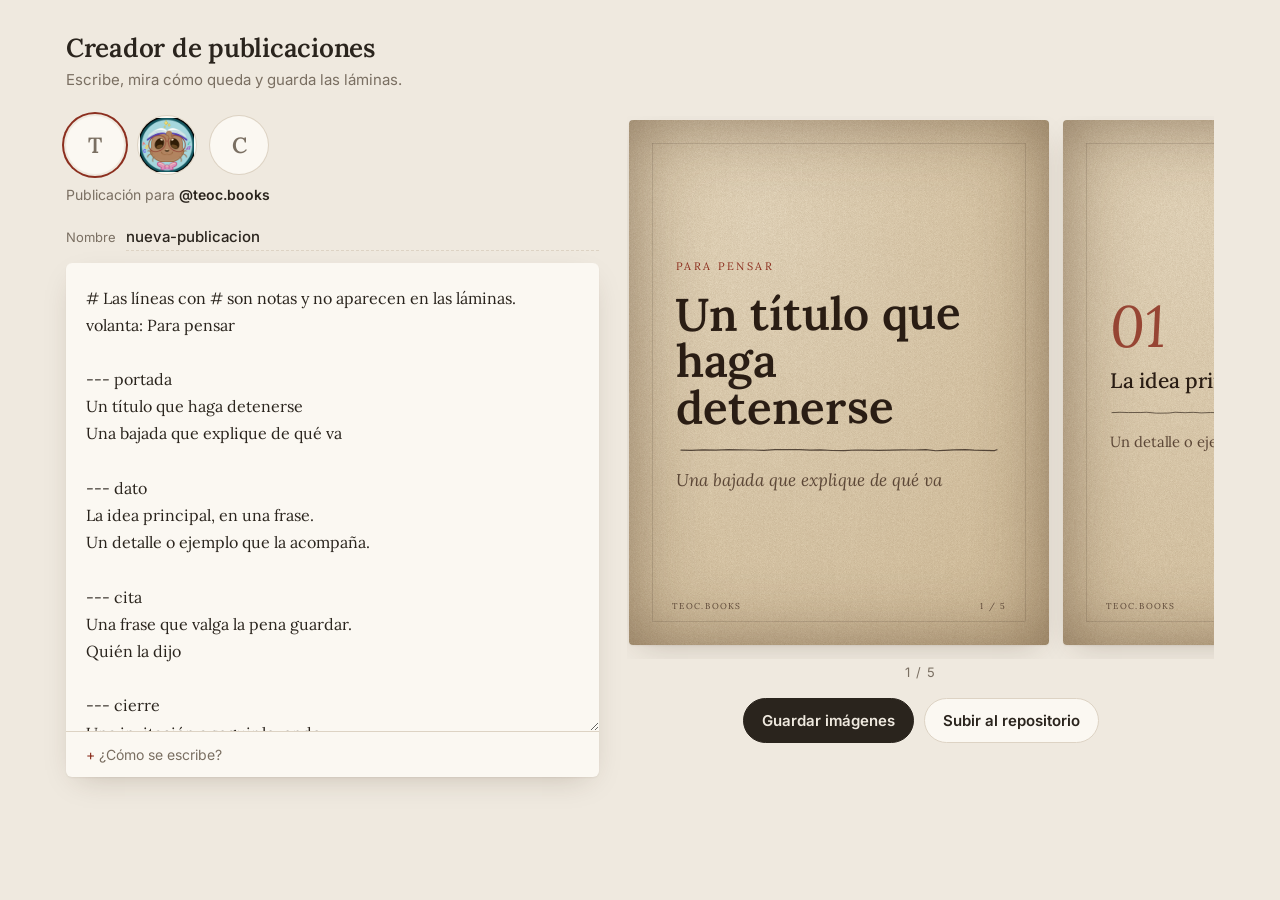
==== index.html @ 5504571c "Editor en GitHub Pages y soporte para varias cuentas - Editor con vista previa en vivo, selector de " ====
<!doctype html>
<html lang="es">
<head>
  <meta charset="utf-8">
  <meta name="viewport" content="width=device-width, initial-scale=1">
  <title>Creador de publicaciones</title>
  <link rel="icon" href="data:image/svg+xml,%3Csvg xmlns='http://www.w3.org/2000/svg' viewBox='0 0 32 32'%3E%3Crect x='6' y='3' width='20' height='26' rx='2' fill='%23e9dcc3' stroke='%232a1d14' stroke-width='2'/%3E%3Cpath d='M10 12h12M10 17h9' stroke='%238c2f1f' stroke-width='2' stroke-linecap='round'/%3E%3C/svg%3E">
  <link rel="stylesheet" href="editor/editor.css">
</head>
<body>
  <header class="cabecera">
    <h1>Creador de publicaciones</h1>
    <p>Escribe, mira cómo queda y guarda las láminas.</p>
  </header>

  <main class="mesa">
    <section class="escritorio">
      <div class="cuentas" id="cuentas" role="radiogroup" aria-label="Cuenta de destino"></div>
      <p class="cuenta-elegida" id="cuentaElegida"></p>

      <label class="campo-nombre">
        <span>Nombre</span>
        <input id="nombre" type="text" value="nueva-publicacion" spellcheck="false" autocomplete="off">
      </label>

      <div class="hoja">
        <textarea id="texto" spellcheck="true" aria-label="Texto de la publicación"></textarea>
        <details class="ayuda">
          <summary>¿Cómo se escribe?</summary>
          <div class="ayuda-cuerpo">
            <p>Cada lámina empieza con <code>---</code> y su tipo: <code>portada</code>, <code>dato</code>, <code>cita</code> o <code>cierre</code>. Debajo van una o dos frases.</p>
            <p>Antes de la primera lámina puedes poner ajustes: <code>pie:</code> cambia el texto de abajo y <code>volanta:</code> agrega una línea pequeña sobre el título. <code>final: no</code> quita la lámina de la cuenta.</p>
            <p>Encierra una palabra entre asteriscos para *destacarla*.</p>
          </div>
        </details>
      </div>
    </section>

    <section class="vista">
      <div class="carrete" id="carrete" aria-live="polite"></div>
      <p class="contador" id="contador"></p>
      <div class="acciones">
        <button class="principal" id="guardar">Guardar imágenes</button>
        <button id="github">Subir al repositorio</button>
      </div>
      <p class="estado" id="estado" role="status"></p>
    </section>
  </main>

  <script src="vendor/jszip.min.js"></script>
  <script src="editor/editor.js"></script>
</body>
</html>
---- editor/editor.css ----
@font-face { font-family: Lora; src: url('../fuentes/Lora-Variable.ttf'); font-weight: 400 700; }
@font-face { font-family: Lora; font-style: italic; src: url('../fuentes/Lora-Italic-Variable.ttf'); font-weight: 400 700; }
@font-face { font-family: Inter; src: url('../fuentes/Inter-Variable.ttf'); font-weight: 300 800; }

:root {
  --mesa: #efe9df;
  --hoja: #fbf8f2;
  --tinta: #2a241d;
  --tinta-suave: #7a6f62;
  --linea: #ddd3c4;
  --acento: #8c2f1f;
  --sombra: 0 1px 2px rgba(60, 40, 20, .06), 0 10px 30px -12px rgba(60, 40, 20, .25);
}
@media (prefers-color-scheme: dark) {
  :root {
    --mesa: #1c1915;
    --hoja: #26221d;
    --tinta: #ece4d6;
    --tinta-suave: #a59a8b;
    --linea: #3a342c;
    --acento: #d9775f;
    --sombra: 0 10px 30px -12px rgba(0, 0, 0, .6);
  }
}

* { box-sizing: border-box; }
body {
  margin: 0; background: var(--mesa); color: var(--tinta);
  font-family: Inter, system-ui, sans-serif; font-size: 15px; line-height: 1.5;
  -webkit-font-smoothing: antialiased;
}

.cabecera { padding: 28px 16px 8px; max-width: 1180px; margin: 0 auto; }
.cabecera h1 { font-family: Lora, serif; font-weight: 600; font-size: 26px; margin: 0; letter-spacing: -.01em; }
.cabecera p { margin: 2px 0 0; color: var(--tinta-suave); }

.mesa {
  max-width: 1180px; margin: 0 auto; padding: 16px 16px 48px;
  display: grid; gap: 28px; grid-template-columns: minmax(0, 1fr);
}
.escritorio, .vista { min-width: 0; }
@media (min-width: 900px) {
  .mesa { grid-template-columns: minmax(340px, 1fr) minmax(0, 1.1fr); align-items: start; }
  .vista { position: sticky; top: 20px; }
}

/* Selector de cuenta: las fotos de perfil */
.cuentas { display: flex; gap: 14px; }
.cuenta-btn {
  width: 58px; height: 58px; border-radius: 50%; padding: 0; cursor: pointer;
  border: 2px solid transparent; background: var(--hoja) center / cover no-repeat;
  box-shadow: 0 0 0 1px var(--linea); transition: transform .15s, box-shadow .15s;
  font-family: Lora, serif; font-size: 22px; color: var(--tinta-suave);
}
.cuenta-btn:hover { transform: translateY(-1px); }
.cuenta-btn[aria-checked="true"] { box-shadow: 0 0 0 2px var(--mesa), 0 0 0 4px var(--acento); }
.cuenta-btn:focus-visible { outline: 2px solid var(--acento); outline-offset: 4px; }
.cuenta-elegida { margin: 10px 0 18px; font-size: 14px; color: var(--tinta-suave); }
.cuenta-elegida b { color: var(--tinta); font-weight: 600; }

.campo-nombre { display: flex; align-items: baseline; gap: 10px; margin-bottom: 12px; }
.campo-nombre span { font-size: 13px; color: var(--tinta-suave); }
.campo-nombre input {
  flex: 1; min-width: 0; border: 0; border-bottom: 1px dashed var(--linea); background: transparent;
  color: var(--tinta); font: 500 15px Inter, sans-serif; padding: 4px 0;
}
.campo-nombre input:focus { outline: none; border-bottom-color: var(--acento); }

/* La hoja donde se escribe */
.hoja { background: var(--hoja); border-radius: 6px; box-shadow: var(--sombra); overflow: hidden; }
#texto {
  display: block; width: 100%; min-height: 52vh; resize: vertical; border: 0; padding: 22px 20px;
  background: transparent; color: var(--tinta);
  font: 16px/1.7 Lora, serif; tab-size: 2;
}
#texto:focus { outline: none; }
.ayuda { border-top: 1px solid var(--linea); font-size: 14px; }
.ayuda summary { padding: 12px 20px; cursor: pointer; color: var(--tinta-suave); list-style: none; }
.ayuda summary::-webkit-details-marker { display: none; }
.ayuda summary::before { content: '+ '; color: var(--acento); }
.ayuda[open] summary::before { content: '– '; }
.ayuda-cuerpo { padding: 0 20px 14px; color: var(--tinta-suave); }
.ayuda-cuerpo p { margin: 0 0 10px; }
code { font-family: ui-monospace, monospace; font-size: 13px; color: var(--acento); }

/* Vista previa estilo Instagram: se desliza de lado */
.carrete {
  display: flex; gap: 14px; overflow-x: auto; scroll-snap-type: x mandatory;
  padding: 4px 2px 14px; scrollbar-width: thin;
}
.marco-prev {
  flex: 0 0 auto; width: min(78vw, 420px); aspect-ratio: 4 / 5; scroll-snap-align: center;
  border-radius: 4px; overflow: hidden; box-shadow: var(--sombra); background: var(--hoja); position: relative;
}
.marco-prev iframe {
  position: absolute; top: 0; left: 0; width: 1080px; height: 1350px; border: 0;
  transform-origin: 0 0; transform: scale(var(--escala, .3)); pointer-events: none; background: transparent;
}
.contador { text-align: center; margin: 4px 0 16px; font-size: 13px; color: var(--tinta-suave); letter-spacing: .08em; }

.acciones { display: flex; gap: 10px; flex-wrap: wrap; justify-content: center; }
button {
  font: 600 15px Inter, sans-serif; padding: 12px 18px; border-radius: 999px; cursor: pointer;
  border: 1px solid var(--linea); background: var(--hoja); color: var(--tinta);
  transition: transform .1s, opacity .15s;
}
button:active { transform: scale(.98); }
button:disabled { opacity: .5; cursor: progress; }
button.principal { background: var(--tinta); color: var(--mesa); border-color: var(--tinta); }
button:focus-visible { outline: 2px solid var(--acento); outline-offset: 3px; }
.estado { text-align: center; min-height: 1.5em; margin: 12px 0 0; font-size: 13px; color: var(--tinta-suave); }
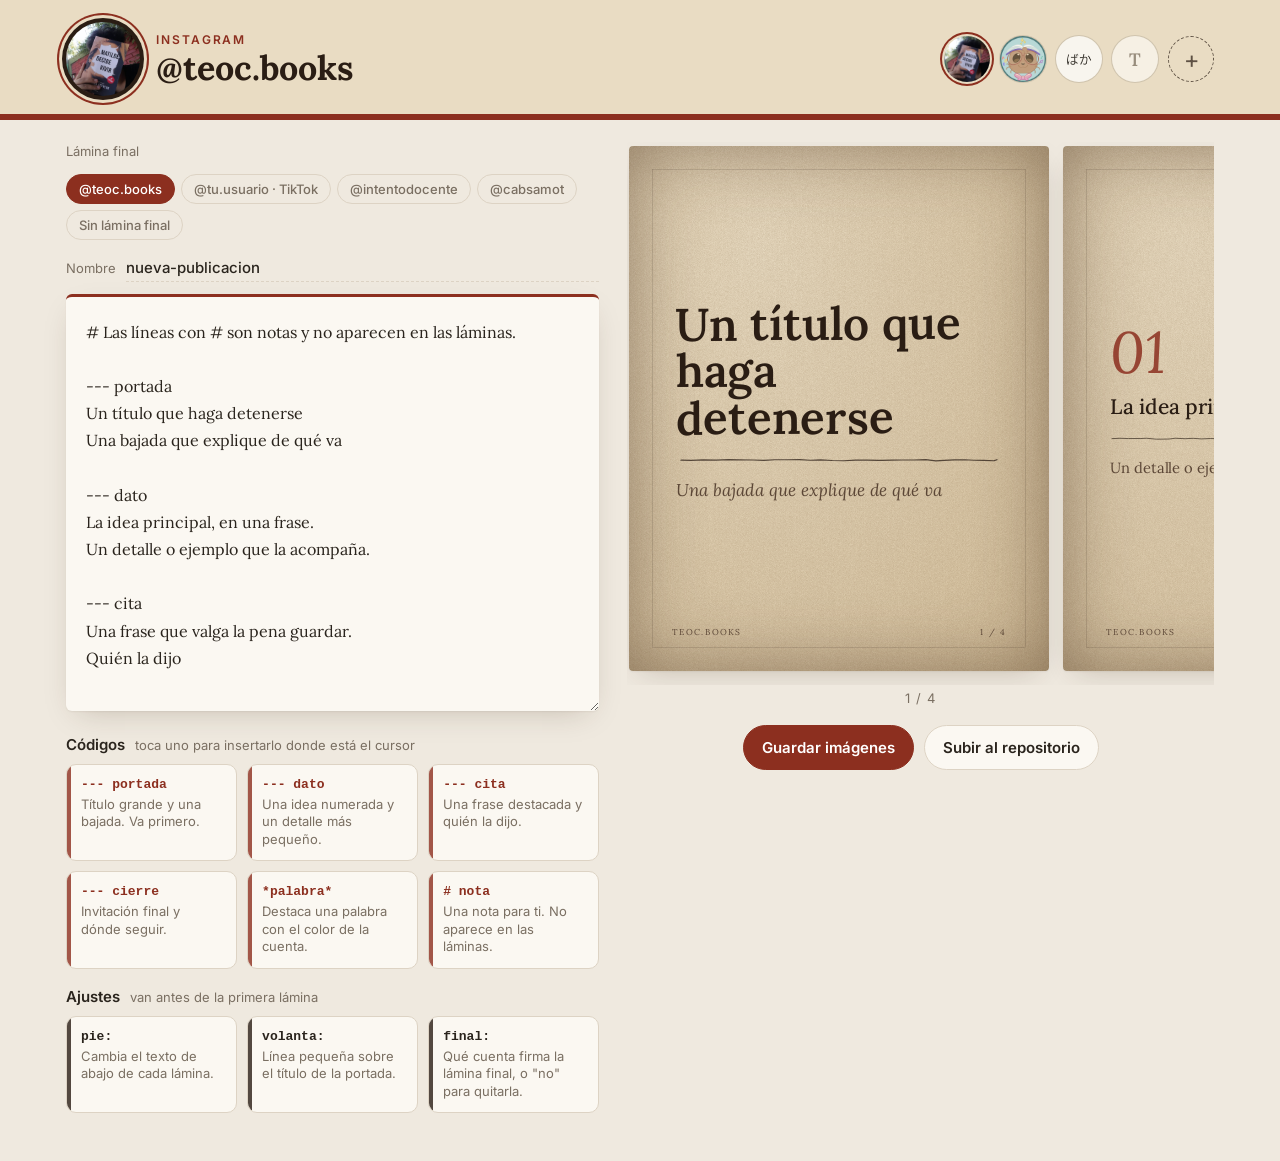
==== commit 6ec28f92: "Códigos en el editor, cuentas más distintas y cuentas nuevas desde el editor - Paleta de códigos que" ====
--- a/index.html
+++ b/index.html
@@ -8,15 +8,25 @@
   <link rel="stylesheet" href="editor/editor.css">
 </head>
 <body>
-  <header class="cabecera">
-    <h1>Creador de publicaciones</h1>
-    <p>Escribe, mira cómo queda y guarda las láminas.</p>
+  <header class="banda" id="banda">
+    <div class="banda-dentro">
+      <div class="identidad">
+        <div class="foto-grande" id="fotoGrande"></div>
+        <div>
+          <p class="red" id="redCuenta"></p>
+          <h1 id="nombreCuenta">Creador de publicaciones</h1>
+        </div>
+      </div>
+      <div class="cuentas" id="cuentas" role="radiogroup" aria-label="Cuenta"></div>
+    </div>
   </header>
 
   <main class="mesa">
     <section class="escritorio">
-      <div class="cuentas" id="cuentas" role="radiogroup" aria-label="Cuenta de destino"></div>
-      <p class="cuenta-elegida" id="cuentaElegida"></p>
+      <div class="final">
+        <span>Lámina final</span>
+        <div class="final-opciones" id="finalOpciones" role="radiogroup" aria-label="Lámina final"></div>
+      </div>
 
       <label class="campo-nombre">
         <span>Nombre</span>
@@ -25,15 +35,14 @@
 
       <div class="hoja">
         <textarea id="texto" spellcheck="true" aria-label="Texto de la publicación"></textarea>
-        <details class="ayuda">
-          <summary>¿Cómo se escribe?</summary>
-          <div class="ayuda-cuerpo">
-            <p>Cada lámina empieza con <code>---</code> y su tipo: <code>portada</code>, <code>dato</code>, <code>cita</code> o <code>cierre</code>. Debajo van una o dos frases.</p>
-            <p>Antes de la primera lámina puedes poner ajustes: <code>pie:</code> cambia el texto de abajo y <code>volanta:</code> agrega una línea pequeña sobre el título. <code>final: no</code> quita la lámina de la cuenta.</p>
-            <p>Encierra una palabra entre asteriscos para *destacarla*.</p>
-          </div>
-        </details>
       </div>
+
+      <section class="piezas" aria-labelledby="tituloPiezas">
+        <h2 id="tituloPiezas">Códigos <small>toca uno para insertarlo donde está el cursor</small></h2>
+        <div class="piezas-grupo" id="piezasLaminas"></div>
+        <h3>Ajustes <small>van antes de la primera lámina</small></h3>
+        <div class="piezas-grupo" id="piezasAjustes"></div>
+      </section>
     </section>
 
     <section class="vista">
@@ -47,6 +56,51 @@
     </section>
   </main>
 
+  <dialog id="dialogoCuenta" class="dialogo">
+    <form method="dialog" id="formCuenta">
+      <header>
+        <h2>Nueva cuenta</h2>
+        <button type="button" class="cerrar" id="cerrarCuenta" aria-label="Cerrar">×</button>
+      </header>
+      <div class="dialogo-cuerpo">
+        <div class="dialogo-campos">
+          <label>Usuario <input name="usuario" required placeholder="mi.cuenta" autocomplete="off" spellcheck="false"></label>
+          <label>Red
+            <select name="red"><option value="instagram">Instagram</option><option value="tiktok">TikTok</option></select>
+          </label>
+          <label class="ancho">Nombre en dos colores <input name="nombre" placeholder="mi|cuenta" autocomplete="off" spellcheck="false">
+            <small>Separa con | dónde cambia el color.</small></label>
+          <label class="ancho">Frase final <input name="llamado" value="like, comenta, comparte y guarda"></label>
+          <label>Color principal <input type="color" name="acento" value="#e2671f"></label>
+          <label>Color secundario <input type="color" name="acento2" value="#3d5a6b"></label>
+          <label>Fondo
+            <select name="fondo">
+              <option value="papel">Papel antiguo</option>
+              <option value="claro">Claro</option>
+              <option value="oscuro">Oscuro</option>
+            </select>
+          </label>
+          <label>Letra
+            <select name="letra">
+              <option value="clasica">Clásica (Lora)</option>
+              <option value="escolar">Condensada (Fjalla + Nunito)</option>
+              <option value="moderna">Moderna (Inter)</option>
+            </select>
+          </label>
+          <label class="ancho">Foto de perfil <input type="file" name="foto" accept="image/*"></label>
+        </div>
+        <div class="dialogo-vista"><div class="marco-prev" id="vistaCuenta"></div></div>
+      </div>
+      <footer>
+        <p class="nota">Se guarda en este navegador para usarla ya. Para que quede en el repositorio, descarga la carpeta y súbela a <code>cuentas/</code> en GitHub.</p>
+        <div class="acciones">
+          <button type="button" id="descargarCuenta">Descargar carpeta</button>
+          <button type="submit" class="principal" id="guardarCuenta">Guardar cuenta</button>
+        </div>
+      </footer>
+    </form>
+  </dialog>
+
   <script src="vendor/jszip.min.js"></script>
   <script src="editor/editor.js"></script>
 </body>
--- a/editor/editor.css
+++ b/editor/editor.css
@@ -8,8 +8,13 @@
   --tinta: #2a241d;
   --tinta-suave: #7a6f62;
   --linea: #ddd3c4;
-  --acento: #8c2f1f;
   --sombra: 0 1px 2px rgba(60, 40, 20, .06), 0 10px 30px -12px rgba(60, 40, 20, .25);
+  /* Colores de la cuenta elegida (los pone editor.js) */
+  --c-fondo: #e9dcc3;
+  --c-tinta: #2a1d14;
+  --c-acento: #8c2f1f;
+  --c-acento-2: #2a1d14;
+  --c-fuente: Lora, serif;
 }
 @media (prefers-color-scheme: dark) {
   :root {
@@ -18,7 +23,6 @@
     --tinta: #ece4d6;
     --tinta-suave: #a59a8b;
     --linea: #3a342c;
-    --acento: #d9775f;
     --sombra: 0 10px 30px -12px rgba(0, 0, 0, .6);
   }
 }
@@ -30,12 +34,45 @@
   -webkit-font-smoothing: antialiased;
 }
 
-.cabecera { padding: 28px 16px 8px; max-width: 1180px; margin: 0 auto; }
-.cabecera h1 { font-family: Lora, serif; font-weight: 600; font-size: 26px; margin: 0; letter-spacing: -.01em; }
-.cabecera p { margin: 2px 0 0; color: var(--tinta-suave); }
+/* ---------- Banda de la cuenta: cambia con cada cuenta ---------- */
+.banda {
+  background: var(--c-fondo); color: var(--c-tinta);
+  border-bottom: 6px solid var(--c-acento);
+  transition: background-color .35s, color .35s, border-color .35s;
+}
+.banda-dentro {
+  max-width: 1180px; margin: 0 auto; padding: 22px 16px 18px;
+  display: flex; flex-wrap: wrap; gap: 18px; align-items: center; justify-content: space-between;
+}
+.identidad { display: flex; align-items: center; gap: 16px; min-width: 0; }
+.foto-grande {
+  flex: 0 0 auto; width: 74px; height: 74px; border-radius: 50%;
+  background: var(--hoja) center / cover no-repeat;
+  box-shadow: 0 0 0 4px var(--c-acento-2), 0 0 0 7px var(--c-fondo), 0 0 0 9px var(--c-acento);
+  display: flex; align-items: center; justify-content: center;
+  font: 600 30px Lora, serif; color: var(--c-acento);
+}
+.red { margin: 0; font-size: 12px; letter-spacing: .16em; text-transform: uppercase; color: var(--c-acento); font-weight: 600; }
+.banda h1 {
+  margin: 0; font-family: var(--c-fuente); font-size: clamp(24px, 6vw, 34px); line-height: 1.1;
+  overflow-wrap: anywhere; transition: font-family .2s;
+}
 
+.cuentas { display: flex; gap: 10px; align-items: center; flex-wrap: wrap; }
+.cuenta-btn, .agregar {
+  width: 46px; height: 46px; border-radius: 50%; padding: 0; cursor: pointer;
+  border: 0; background: var(--hoja) center / cover no-repeat;
+  box-shadow: 0 0 0 1px rgba(0, 0, 0, .15); transition: transform .15s, box-shadow .15s, opacity .15s;
+  font: 600 18px Lora, serif; color: var(--tinta-suave); opacity: .72;
+}
+.cuenta-btn:hover, .agregar:hover { transform: translateY(-2px); opacity: 1; }
+.cuenta-btn[aria-checked="true"] { opacity: 1; box-shadow: 0 0 0 2px var(--c-fondo), 0 0 0 4px var(--c-acento); }
+.agregar { background: transparent; border: 1.5px dashed currentColor; box-shadow: none; color: var(--c-tinta); font: 400 24px Inter, sans-serif; }
+.cuenta-btn:focus-visible, .agregar:focus-visible { outline: 2px solid var(--c-acento); outline-offset: 4px; }
+
+/* ---------- Mesa de trabajo ---------- */
 .mesa {
-  max-width: 1180px; margin: 0 auto; padding: 16px 16px 48px;
+  max-width: 1180px; margin: 0 auto; padding: 22px 16px 48px;
   display: grid; gap: 28px; grid-template-columns: minmax(0, 1fr);
 }
 .escritorio, .vista { min-width: 0; }
@@ -44,19 +81,14 @@
   .vista { position: sticky; top: 20px; }
 }
 
-/* Selector de cuenta: las fotos de perfil */
-.cuentas { display: flex; gap: 14px; }
-.cuenta-btn {
-  width: 58px; height: 58px; border-radius: 50%; padding: 0; cursor: pointer;
-  border: 2px solid transparent; background: var(--hoja) center / cover no-repeat;
-  box-shadow: 0 0 0 1px var(--linea); transition: transform .15s, box-shadow .15s;
-  font-family: Lora, serif; font-size: 22px; color: var(--tinta-suave);
+.final { display: flex; align-items: center; gap: 12px; flex-wrap: wrap; margin-bottom: 14px; }
+.final > span { font-size: 13px; color: var(--tinta-suave); }
+.final-opciones { display: inline-flex; flex-wrap: wrap; gap: 6px; }
+.final-opciones button {
+  font: 500 13px Inter, sans-serif; padding: 6px 12px; border-radius: 999px; cursor: pointer;
+  border: 1px solid var(--linea); background: transparent; color: var(--tinta-suave);
 }
-.cuenta-btn:hover { transform: translateY(-1px); }
-.cuenta-btn[aria-checked="true"] { box-shadow: 0 0 0 2px var(--mesa), 0 0 0 4px var(--acento); }
-.cuenta-btn:focus-visible { outline: 2px solid var(--acento); outline-offset: 4px; }
-.cuenta-elegida { margin: 10px 0 18px; font-size: 14px; color: var(--tinta-suave); }
-.cuenta-elegida b { color: var(--tinta); font-weight: 600; }
+.final-opciones button[aria-checked="true"] { background: var(--c-acento); border-color: var(--c-acento); color: #fff; }
 
 .campo-nombre { display: flex; align-items: baseline; gap: 10px; margin-bottom: 12px; }
 .campo-nombre span { font-size: 13px; color: var(--tinta-suave); }
@@ -64,26 +96,39 @@
   flex: 1; min-width: 0; border: 0; border-bottom: 1px dashed var(--linea); background: transparent;
   color: var(--tinta); font: 500 15px Inter, sans-serif; padding: 4px 0;
 }
-.campo-nombre input:focus { outline: none; border-bottom-color: var(--acento); }
+.campo-nombre input:focus { outline: none; border-bottom-color: var(--c-acento); }
 
-/* La hoja donde se escribe */
-.hoja { background: var(--hoja); border-radius: 6px; box-shadow: var(--sombra); overflow: hidden; }
+.hoja { background: var(--hoja); border-radius: 6px; box-shadow: var(--sombra); overflow: hidden; border-top: 3px solid var(--c-acento); }
 #texto {
-  display: block; width: 100%; min-height: 52vh; resize: vertical; border: 0; padding: 22px 20px;
-  background: transparent; color: var(--tinta);
-  font: 16px/1.7 Lora, serif; tab-size: 2;
+  display: block; width: 100%; min-height: 46vh; resize: vertical; border: 0; padding: 22px 20px;
+  background: transparent; color: var(--tinta); font: 16px/1.7 Lora, serif;
 }
 #texto:focus { outline: none; }
-.ayuda { border-top: 1px solid var(--linea); font-size: 14px; }
-.ayuda summary { padding: 12px 20px; cursor: pointer; color: var(--tinta-suave); list-style: none; }
-.ayuda summary::-webkit-details-marker { display: none; }
-.ayuda summary::before { content: '+ '; color: var(--acento); }
-.ayuda[open] summary::before { content: '– '; }
-.ayuda-cuerpo { padding: 0 20px 14px; color: var(--tinta-suave); }
-.ayuda-cuerpo p { margin: 0 0 10px; }
-code { font-family: ui-monospace, monospace; font-size: 13px; color: var(--acento); }
 
-/* Vista previa estilo Instagram: se desliza de lado */
+/* ---------- Códigos: piezas para insertar ---------- */
+.piezas { margin-top: 24px; }
+.piezas h2, .piezas h3 { font: 600 15px Inter, sans-serif; margin: 0 0 10px; }
+.piezas h3 { margin-top: 18px; }
+.piezas small { font-weight: 400; color: var(--tinta-suave); font-size: 13px; margin-left: 6px; }
+.piezas-grupo { display: grid; grid-template-columns: repeat(auto-fill, minmax(150px, 1fr)); gap: 10px; }
+.pieza {
+  text-align: left; cursor: pointer; padding: 12px 14px 12px; border-radius: 10px;
+  background: var(--hoja); border: 1px solid var(--linea); color: var(--tinta);
+  font: inherit; display: flex; flex-direction: column; gap: 4px; position: relative; overflow: hidden;
+  transition: transform .12s, border-color .15s;
+}
+.pieza:hover { transform: translateY(-2px); border-color: var(--c-acento); }
+.pieza:active { transform: scale(.98); }
+.pieza::before {
+  content: ''; position: absolute; left: 0; top: 0; bottom: 0; width: 4px; background: var(--c-acento); opacity: .8;
+}
+.pieza code { font: 600 13px ui-monospace, monospace; color: var(--c-acento); }
+.pieza span { font-size: 13px; color: var(--tinta-suave); line-height: 1.35; }
+.pieza.ajuste::before { background: var(--c-acento-2); }
+.pieza.ajuste code { color: var(--tinta); }
+@media (prefers-color-scheme: dark) { .pieza code { filter: brightness(1.5); } }
+
+/* ---------- Vista previa ---------- */
 .carrete {
   display: flex; gap: 14px; overflow-x: auto; scroll-snap-type: x mandatory;
   padding: 4px 2px 14px; scrollbar-width: thin;
@@ -102,10 +147,40 @@
 button {
   font: 600 15px Inter, sans-serif; padding: 12px 18px; border-radius: 999px; cursor: pointer;
   border: 1px solid var(--linea); background: var(--hoja); color: var(--tinta);
-  transition: transform .1s, opacity .15s;
+  transition: transform .1s, opacity .15s, background-color .3s;
 }
 button:active { transform: scale(.98); }
 button:disabled { opacity: .5; cursor: progress; }
-button.principal { background: var(--tinta); color: var(--mesa); border-color: var(--tinta); }
-button:focus-visible { outline: 2px solid var(--acento); outline-offset: 3px; }
+button.principal { background: var(--c-acento); color: #fff; border-color: var(--c-acento); }
+button:focus-visible { outline: 2px solid var(--c-acento); outline-offset: 3px; }
 .estado { text-align: center; min-height: 1.5em; margin: 12px 0 0; font-size: 13px; color: var(--tinta-suave); }
+
+/* ---------- Diálogo de cuenta nueva ---------- */
+.dialogo {
+  width: min(860px, calc(100vw - 24px)); max-height: calc(100vh - 24px); padding: 0;
+  border: 0; border-radius: 14px; background: var(--hoja); color: var(--tinta); box-shadow: var(--sombra);
+}
+.dialogo::backdrop { background: rgba(20, 14, 8, .45); }
+.dialogo header { display: flex; justify-content: space-between; align-items: center; padding: 18px 20px 6px; }
+.dialogo h2 { margin: 0; font: 600 22px Lora, serif; }
+.cerrar { border: 0; background: transparent; font-size: 26px; padding: 0 6px; line-height: 1; color: var(--tinta-suave); }
+.dialogo-cuerpo { overflow-x: hidden; display: grid; gap: 20px; padding: 12px 20px; grid-template-columns: minmax(0, 1fr); }
+@media (min-width: 720px) { .dialogo-cuerpo { grid-template-columns: minmax(0, 1.2fr) minmax(0, 1fr); } }
+.dialogo-campos { display: grid; grid-template-columns: repeat(2, minmax(0, 1fr)); gap: 12px 14px; align-content: start; }
+.dialogo-campos label { min-width: 0; display: flex; flex-direction: column; gap: 4px; font-size: 13px; color: var(--tinta-suave); }
+.dialogo-campos .ancho { grid-column: 1 / -1; }
+.dialogo-campos small { font-size: 12px; }
+.dialogo-campos input:not([type=color]):not([type=file]), .dialogo-campos select {
+  width: 100%; min-width: 0; font: 15px Inter, sans-serif; padding: 9px 10px; border-radius: 8px;
+  border: 1px solid var(--linea); background: var(--mesa); color: var(--tinta);
+}
+.dialogo-campos input[type=file] { width: 100%; font-size: 13px; }
+.dialogo-campos input[type=color] { width: 100%; height: 40px; border: 1px solid var(--linea); border-radius: 8px; background: var(--mesa); padding: 3px; }
+.dialogo-vista .marco-prev { width: min(100%, 360px); margin: 0 auto; }
+.dialogo footer { padding: 6px 20px 20px; }
+.nota { font-size: 13px; color: var(--tinta-suave); margin: 0 0 14px; }
+.dialogo footer .acciones { justify-content: flex-end; }
+
+/* Letras de las cuentas, para mostrar el nombre de arriba con su estilo */
+@font-face { font-family: Fjalla; src: url('../fuentes/FjallaOne-Regular.ttf'); }
+@font-face { font-family: Nunito; src: url('../fuentes/Nunito-Variable.ttf'); font-weight: 300 900; }
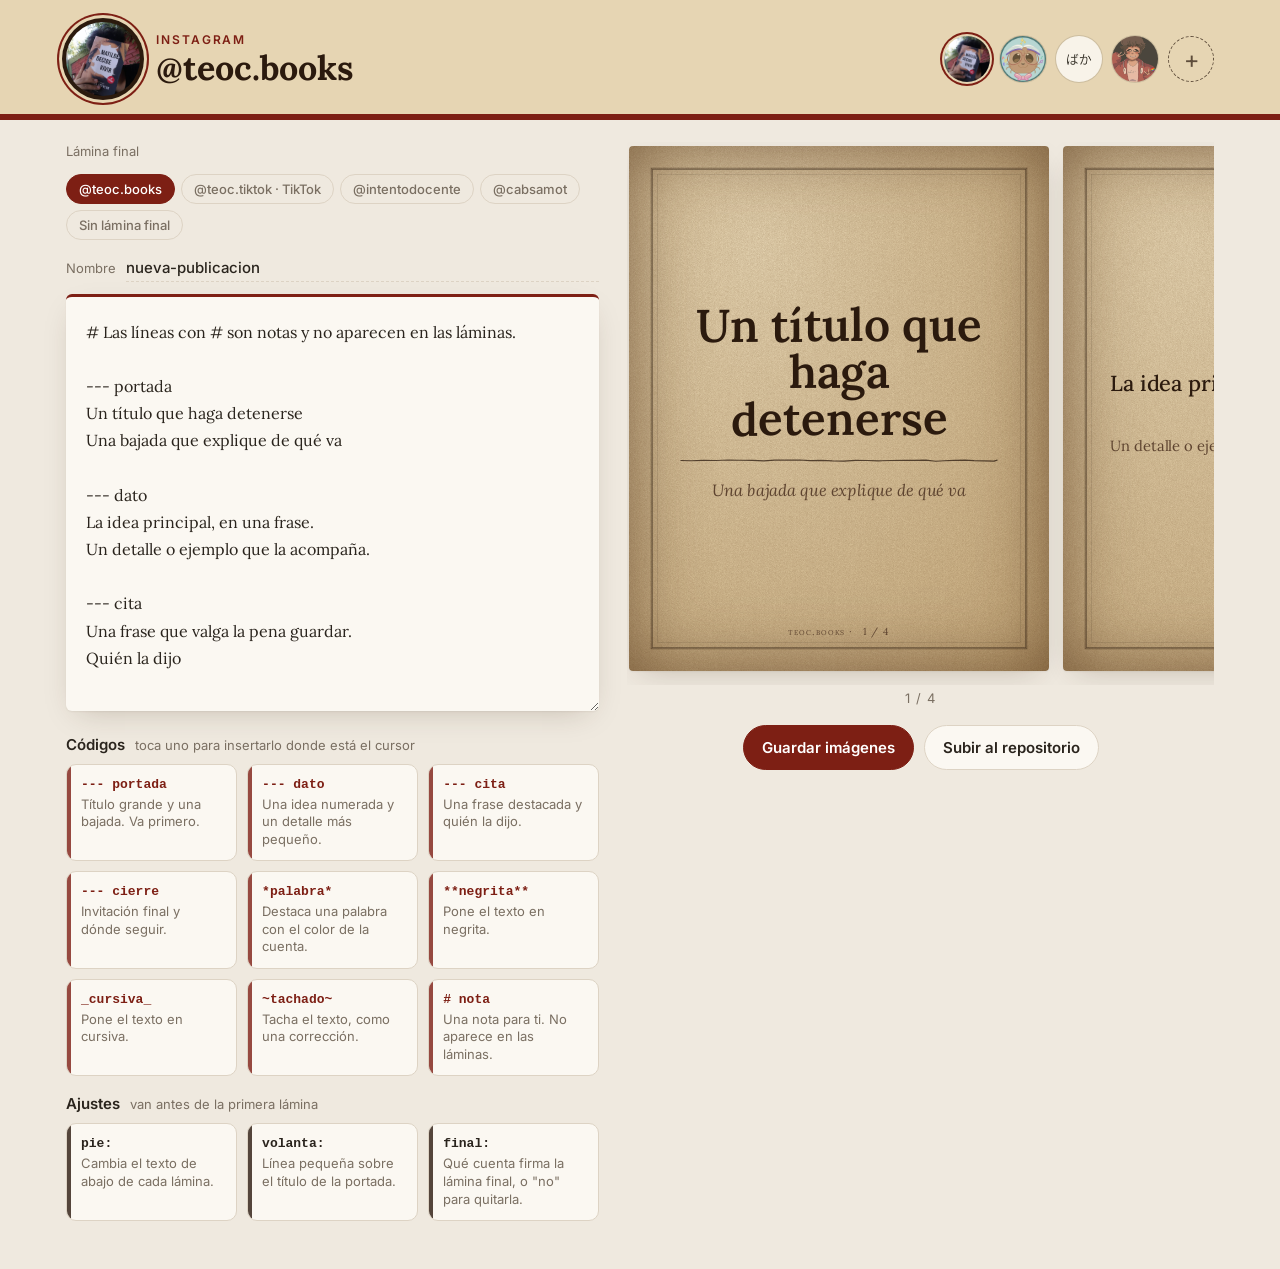
==== commit ea2fcad2: "El editor siempre carga la última versión publicada GitHub Pages deja copias guardadas en el navegad" ====
--- a/index.html
+++ b/index.html
@@ -5,7 +5,12 @@
   <meta name="viewport" content="width=device-width, initial-scale=1">
   <title>Creador de publicaciones</title>
   <link rel="icon" href="data:image/svg+xml,%3Csvg xmlns='http://www.w3.org/2000/svg' viewBox='0 0 32 32'%3E%3Crect x='6' y='3' width='20' height='26' rx='2' fill='%23e9dcc3' stroke='%232a1d14' stroke-width='2'/%3E%3Cpath d='M10 12h12M10 17h9' stroke='%238c2f1f' stroke-width='2' stroke-linecap='round'/%3E%3C/svg%3E">
-  <link rel="stylesheet" href="editor/editor.css">
+  <script>
+    // GitHub Pages deja copias guardadas en el navegador. Con esto siempre se carga
+    // la última versión del editor y de la plantilla apenas se publica un cambio.
+    window.VERSION = Date.now();
+    document.write(`<link rel="stylesheet" href="editor/editor.css?v=${VERSION}">`);
+  </script>
 </head>
 <body>
   <header class="banda" id="banda">
@@ -102,6 +107,6 @@
   </dialog>
 
   <script src="vendor/jszip.min.js"></script>
-  <script src="editor/editor.js"></script>
+  <script>document.write(`<script src="editor/editor.js?v=${VERSION}"><\/script>`);</script>
 </body>
 </html>
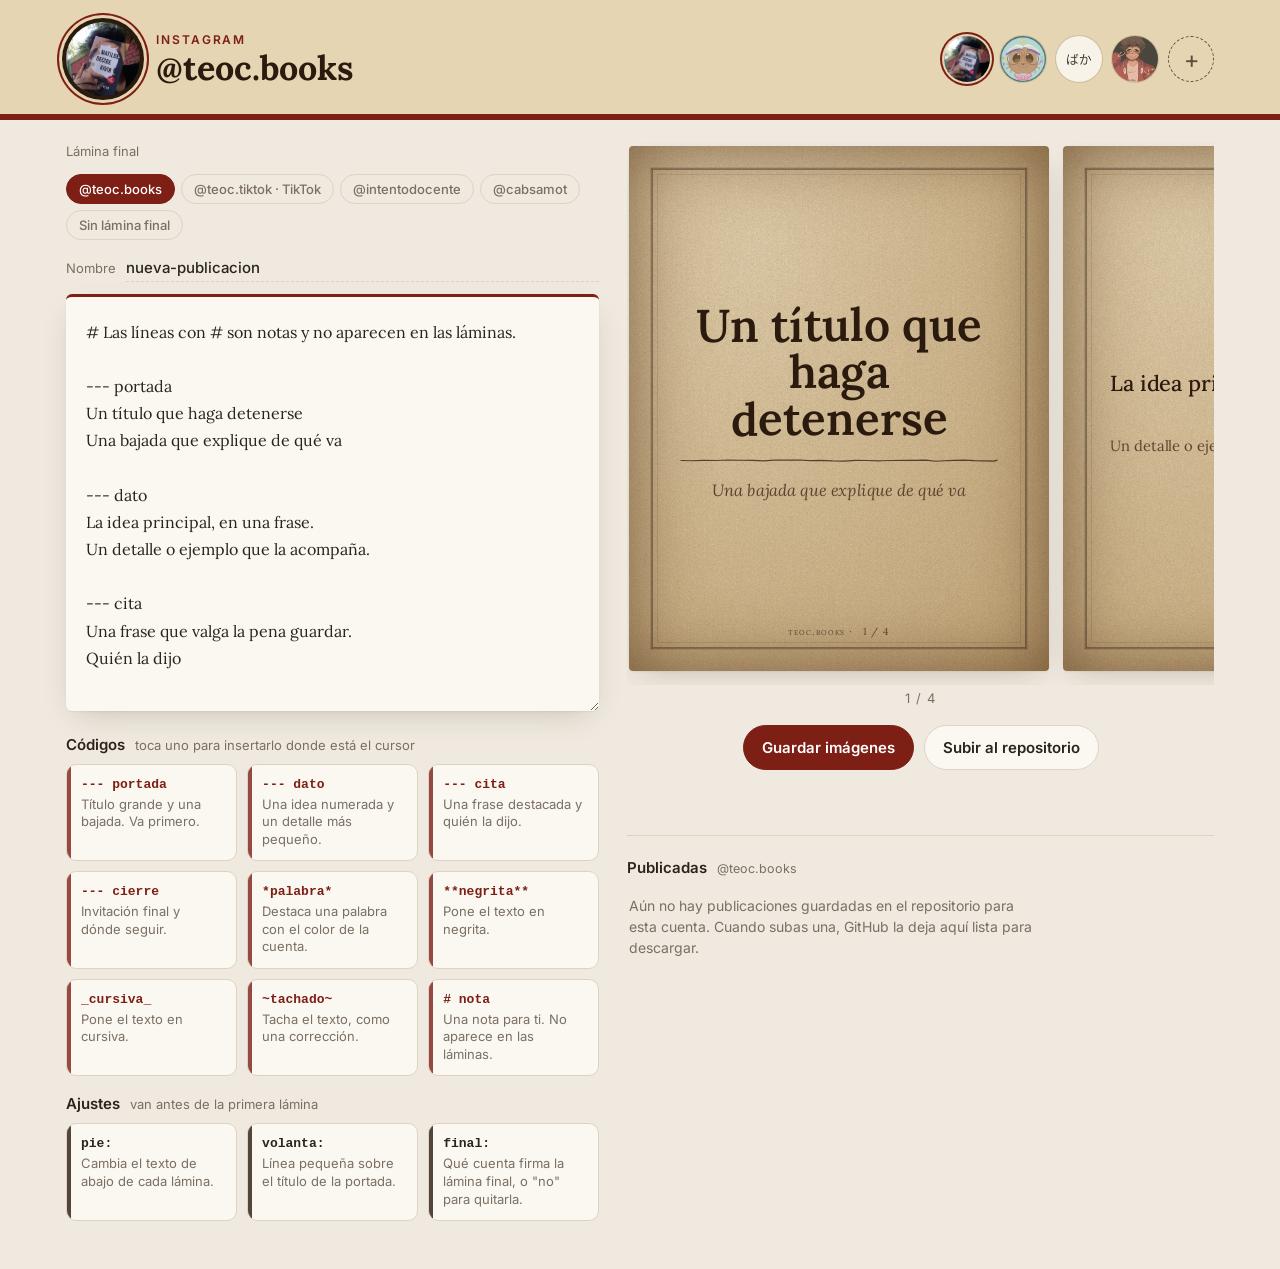
==== commit e9aeb154: "Historial de publicaciones y descarga de imágenes ya generadas - Estante con las publicaciones de ca" ====
--- a/index.html
+++ b/index.html
@@ -58,8 +58,33 @@
         <button id="github">Subir al repositorio</button>
       </div>
       <p class="estado" id="estado" role="status"></p>
+
+      <section class="historial" aria-labelledby="tituloHistorial">
+        <h2 id="tituloHistorial">Publicadas <small id="historialCuenta"></small></h2>
+        <div class="estante" id="estante"></div>
+      </section>
     </section>
   </main>
+
+  <dialog id="visor" class="dialogo visor">
+    <header>
+      <div>
+        <p class="visor-fecha" id="visorFecha"></p>
+        <h2 id="visorTitulo"></h2>
+      </div>
+      <button type="button" class="cerrar" id="cerrarVisor" aria-label="Cerrar">×</button>
+    </header>
+    <div class="carrete visor-carrete" id="visorCarrete"></div>
+    <p class="contador" id="visorContador"></p>
+    <footer>
+      <div class="acciones">
+        <button class="principal" id="visorCompartir" disabled>Preparando…</button>
+        <button id="visorZip">Descargar .zip</button>
+        <button id="visorEditar">Abrir en el editor</button>
+      </div>
+      <p class="estado" id="visorEstado" role="status"></p>
+    </footer>
+  </dialog>
 
   <dialog id="dialogoCuenta" class="dialogo">
     <form method="dialog" id="formCuenta">
--- a/editor/editor.css
+++ b/editor/editor.css
@@ -184,3 +184,41 @@
 /* Letras de las cuentas, para mostrar el nombre de arriba con su estilo */
 @font-face { font-family: Fjalla; src: url('../fuentes/FjallaOne-Regular.ttf'); }
 @font-face { font-family: Nunito; src: url('../fuentes/Nunito-Variable.ttf'); font-weight: 300 900; }
+
+/* ---------- Historial: un estante con las portadas ---------- */
+.historial { margin-top: 34px; padding-top: 22px; border-top: 1px solid var(--linea); }
+.historial h2 { font: 600 15px Inter, sans-serif; margin: 0 0 12px; }
+.historial h2 small { font-weight: 400; color: var(--tinta-suave); margin-left: 6px; }
+.estante {
+  display: flex; gap: 16px; overflow-x: auto; scroll-snap-type: x proximity;
+  padding: 6px 2px 18px; scrollbar-width: thin;
+}
+.libro {
+  flex: 0 0 auto; width: 150px; padding: 0; border: 0; border-radius: 0; background: transparent;
+  text-align: left; cursor: pointer; scroll-snap-align: start; color: var(--tinta);
+  display: flex; flex-direction: column; gap: 6px; font: inherit;
+}
+.libro img {
+  width: 150px; aspect-ratio: 4 / 5; object-fit: cover; display: block; border-radius: 3px;
+  box-shadow: var(--sombra); background: var(--hoja);
+  transition: transform .2s, box-shadow .2s;
+}
+.libro:hover img, .libro:focus-visible img { transform: translateY(-4px) rotate(-1deg); }
+.libro:focus-visible { outline: none; }
+.libro:focus-visible img { box-shadow: 0 0 0 3px var(--c-acento), var(--sombra); }
+.libro-titulo { font: 600 13.5px/1.3 Inter, sans-serif; display: -webkit-box; -webkit-line-clamp: 2; -webkit-box-orient: vertical; overflow: hidden; }
+.libro-meta { font-size: 12px; color: var(--tinta-suave); }
+.vacio { margin: 0; font-size: 14px; color: var(--tinta-suave); max-width: 46ch; }
+
+/* ---------- Visor de una publicación ---------- */
+.visor { width: min(980px, calc(100vw - 16px)); }
+.visor header { align-items: flex-start; }
+.visor-fecha { margin: 0; font-size: 12px; letter-spacing: .08em; text-transform: uppercase; color: var(--c-acento); font-weight: 600; }
+.visor h2 { font-size: 20px; line-height: 1.25; }
+.visor-carrete { padding: 8px 20px 14px; }
+.visor-carrete img {
+  flex: 0 0 auto; width: min(76vw, 420px); aspect-ratio: 4 / 5; scroll-snap-align: center;
+  border-radius: 4px; box-shadow: var(--sombra); background: var(--mesa); object-fit: cover;
+}
+.visor footer { padding: 0 20px 20px; }
+.visor .estado { margin-top: 10px; }
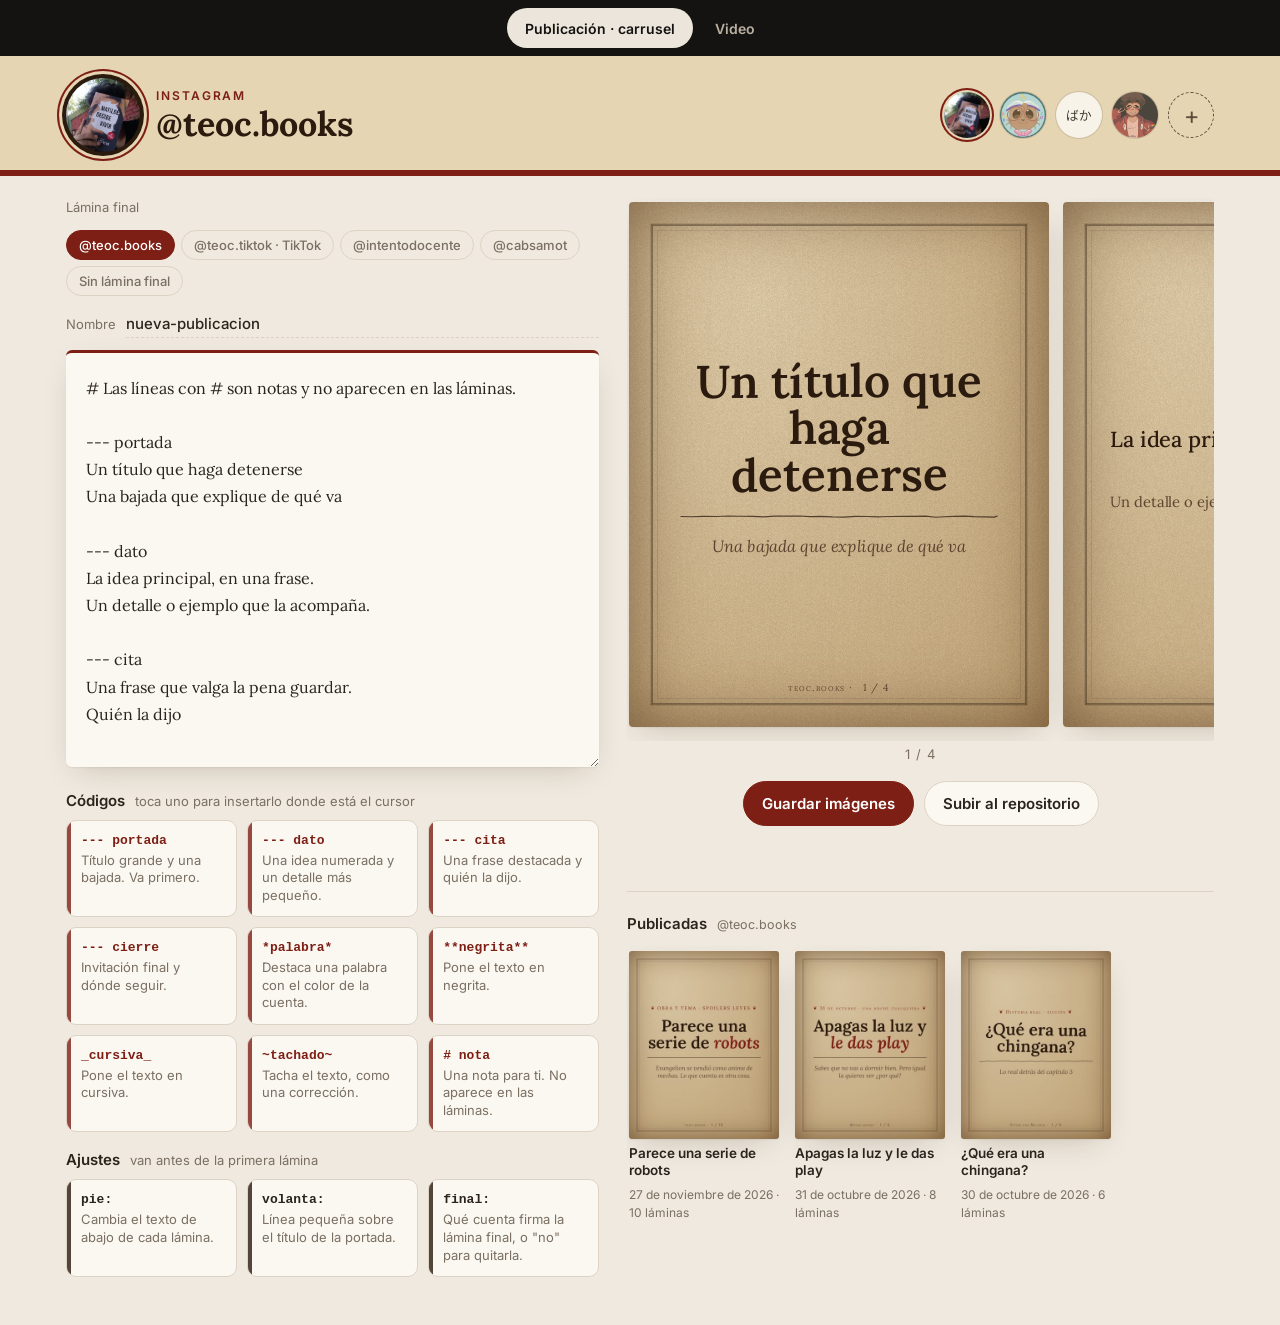
==== commit c41f7f79: "Agregar el taller de video y el selector Carrusel / Video - video/index.html: taller de piezas anima" ====
--- a/index.html
+++ b/index.html
@@ -13,6 +13,10 @@
   </script>
 </head>
 <body>
+  <nav class="modos" aria-label="Tipo de contenido">
+    <a href="./" aria-current="page">Publicación · carrusel</a>
+    <a href="video/">Video</a>
+  </nav>
   <header class="banda" id="banda">
     <div class="banda-dentro">
       <div class="identidad">
--- a/editor/editor.css
+++ b/editor/editor.css
@@ -222,3 +222,13 @@
 }
 .visor footer { padding: 0 20px 20px; }
 .visor .estado { margin-top: 10px; }
+
+/* ---------- Selector de modo: carrusel o video (igual en ambas páginas) ---------- */
+.modos { display: flex; justify-content: center; gap: 4px; padding: 8px 16px; background: #141311; }
+.modos a {
+  display: inline-flex; align-items: center; min-height: 40px; padding: 0 18px; border-radius: 999px;
+  color: #b9b0a3; text-decoration: none; font: 600 14px Inter, system-ui, sans-serif;
+}
+.modos a:hover { color: #fff; }
+.modos a[aria-current="page"] { background: #ebe5db; color: #141311; }
+.modos a:focus-visible { outline: 2px solid #d9472f; outline-offset: 2px; }
